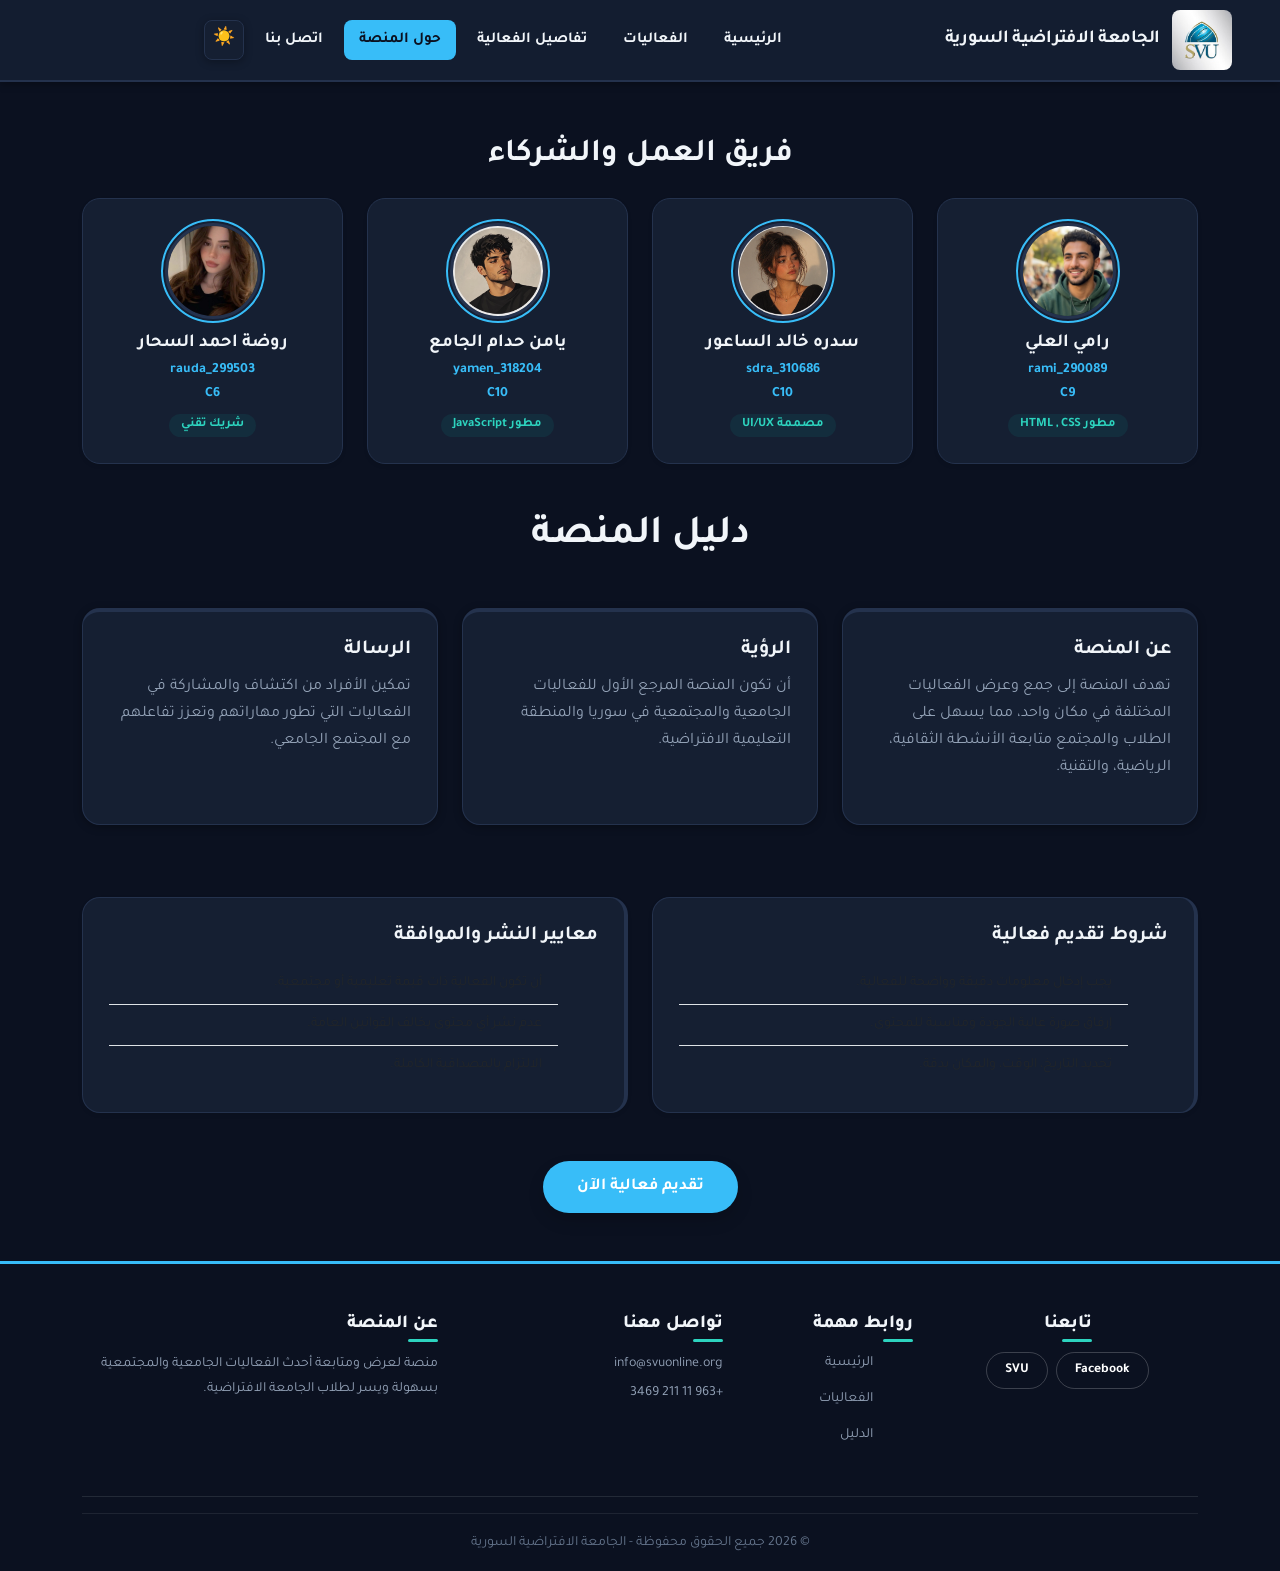
==== about.html @ d2dedbd9 "Add files via upload" ====
<!DOCTYPE html>
<html lang="ar" dir="rtl">

<head>
    <meta charset="UTF-8">
    <meta name="viewport" content="width=device-width, initial-scale=1.0">
    <title>دليل المنصة - الجامعة الافتراضية السورية</title>

    <!-- Bootstrap -->
    <link href="https://cdn.jsdelivr.net/npm/bootstrap@5.3.3/dist/css/bootstrap.min.css" rel="stylesheet">

    <!-- CSS -->
    <link rel="stylesheet" href="assets/css/style.css">
</head>
<body class="bg-light">


        <header>
<nav class="navbar navbar-expand-lg">
            <div class="container-fluid px-4">
                <div class="logo d-flex align-items-center">
                    <img src="assets/img/syrianvirtualuniversity_logo.jfif" alt="شعار الجامعة" style="height: 60px;"
                        class="SVU">
                    <span class="ms-2 fw-bold text-white">الجامعة الافتراضية السورية</span>
                </div>

                <!-- زر القائمة للجوال (Bootstrap collapse) -->
                <button class="navbar-toggler" type="button" data-bs-toggle="collapse" data-bs-target="#navMenu" aria-controls="navMenu" aria-expanded="false" aria-label="تبديل القائمة">
                    <span class="navbar-toggler-icon"></span>
                </button>
                <div class="collapse navbar-collapse" id="navMenu">
                <div class="nav-links d-flex align-items-center">
                    <a href="index.html" class="nav-link text-white px-3">الرئيسية</a>
                    <a href="events.html" class="nav-link text-white px-3">الفعاليات</a>
                    <a href="event.html" class="nav-link text-white px-3">تفاصيل الفعالية</a>
                    <a href="about.html" class="nav-link text-white px-3 active">حول المنصة</a>
                    <a href="contact.html" class="nav-link text-white px-3">اتصل بنا</a>
                    <div class="theme-switch-wrapper ms-3">
                        <button id="darkModeToggle" class="theme-btn" title="تبديل الإضاءة">
                            <span id="theme-icon">🌙</span>
                        </button>
                    </div>
                </div>
            </div>
            </div>
        </nav>
</header>
<main>
    <section>
        <div class="guide-page-section mb-5 mt-5">
            <div class="container">
                <h2 class="text-center fw-bold mb-4">فريق العمل والشركاء</h2>
                <div class="row g-4 text-center justify-content-center">
                    <div class="col-md-3 col-sm-6">
                        <div class="guide-page-member shadow-sm">
                            <img src="assets/img/شريك 3.png" alt="رامي العلي "
                                onerror="this.onerror=null;this.src='data:image/svg+xml,%3Csvg xmlns=%27http://www.w3.org/2000/svg%27 width=%27150%27 height=%27150%27%3E%3Crect width=%27100%25%27 height=%27100%25%27 fill=%27%23cbd5e1%27/%3E%3C/svg%3E'">
                            <h5 class="fw-bold"> رامي العلي</h5>
                            <p class="small text-primary mb-1">rami_290089<br>C9</p>
                            <span class="badge bg-secondary">مطور HTML , CSS</span>
                        </div>
                    </div>

                    <div class="col-md-3 col-sm-6">
                        <div class="guide-page-member shadow-sm">
                            <img src="assets/img/شريك 2.png" alt="سدره خالد الساعور "
                                onerror="this.onerror=null;this.src='data:image/svg+xml,%3Csvg xmlns=%27http://www.w3.org/2000/svg%27 width=%27150%27 height=%27150%27%3E%3Crect width=%27100%25%27 height=%27100%25%27 fill=%27%23cbd5e1%27/%3E%3C/svg%3E'">
                            <h5 class="fw-bold">سدره خالد الساعور</h5>
                            <p class="small text-primary mb-1">sdra_310686<br>C10</p>
                            <span class="badge bg-secondary">مصممة UI/UX</span>
                        </div>
                    </div>

                    <div class="col-md-3 col-sm-6">
                        <div class="guide-page-member shadow-sm">
                            <img src="assets/img/شريك 1.png" alt="يامن الجامع"
                                onerror="this.onerror=null;this.src='data:image/svg+xml,%3Csvg xmlns=%27http://www.w3.org/2000/svg%27 width=%27150%27 height=%27150%27%3E%3Crect width=%27100%25%27 height=%27100%25%27 fill=%27%23cbd5e1%27/%3E%3C/svg%3E'">
                            <h5 class="fw-bold">يامن حدام الجامع </h5>
                            <p class="small text-primary mb-1">yamen_318204<br>C10</p>
                            <span class="badge bg-secondary">مطور JavaScript</span>
                        </div>
                    </div>

                    <div class="col-md-3 col-sm-6">
                        <div class="guide-page-member shadow-sm">
                            <img src="assets/img/شريك 4.jpeg" alt="روضة السحار"
                                onerror="this.onerror=null;this.src='data:image/svg+xml,%3Csvg xmlns=%27http://www.w3.org/2000/svg%27 width=%27150%27 height=%27150%27%3E%3Crect width=%27100%25%27 height=%27100%25%27 fill=%27%23cbd5e1%27/%3E%3C/svg%3E'">
                            <h5 class="fw-bold"> روضة احمد السحار</h5>
                            <p class="small text-primary mb-1">rauda_299503<br>C6</p>

                            <span class="badge bg-secondary">شريك تقني</span>
                        </div>
                    </div>
                </div>
            </div>
        </div>
    </section>

    <div class="container my-5">
        <h1 class="text-center fw-bold mb-5 text-primary">دليل المنصة</h1>

        <div class="row g-4 mb-5">
            <div class="col-md-4">
                <div class="info-box border-top border-primary border-4">
                    <h2 class="h4 text-primary fw-bold">عن المنصة</h2>
                    <p class="text-muted">تهدف المنصة إلى جمع وعرض الفعاليات المختلفة في مكان واحد، مما يسهل على الطلاب
                        والمجتمع متابعة الأنشطة الثقافية، الرياضية، والتقنية.</p>
                </div>
            </div>
            <div class="col-md-4">
                <div class="info-box border-top border-primary border-4">
                    <h2 class="h4 text-primary fw-bold">الرؤية</h2>
                    <p class="text-muted">أن تكون المنصة المرجع الأول للفعاليات الجامعية والمجتمعية في سوريا والمنطقة
                        التعليمية الافتراضية.</p>
                </div>
            </div>
            <div class="col-md-4">
                <div class="info-box border-top border-primary border-4">
                    <h2 class="h4 text-primary fw-bold">الرسالة</h2>
                    <p class="text-muted">تمكين الأفراد من اكتشاف والمشاركة في الفعاليات التي تطور مهاراتهم وتعزز
                        تفاعلهم مع
                        المجتمع الجامعي.</p>
                </div>
            </div>
        </div>



        <div class="row g-4 mt-5">
            <div class="col-md-6">
                <div class="policy-box border-start border-primary border-4 shadow-sm">
                    <h2 class="h4 fw-bold mb-3 text-dark">شروط تقديم فعالية</h2>
                    <ul class="list-group list-group-flush small">
                        <li class="list-group-item bg-transparent"> يجب إدخال معلومات دقيقة وواضحة للفعالية.</li>
                        <li class="list-group-item bg-transparent"> إرفاق صورة عالية الجودة ومناسبة للمحتوى.</li>
                        <li class="list-group-item bg-transparent"> تحديد التاريخ، الوقت، والمكان بدقة.</li>
                    </ul>
                </div>
            </div>

            <div class="col-md-6">
                <div class="policy-box border-start border-primary border-4 shadow-sm">
                    <h2 class="h4 fw-bold mb-3 text-dark">معايير النشر والموافقة</h2>
                    <ul class="list-group list-group-flush small">
                        <li class="list-group-item bg-transparent"> أن تكون الفعالية ذات قيمة تعليمية أو مجتمعية.</li>
                        <li class="list-group-item bg-transparent"> عدم نشر أي محتوى يخالف القوانين العامة.</li>
                        <li class="list-group-item bg-transparent"> الالتزام بالمصداقية الكاملة.</li>
                    </ul>
                </div>
            </div>
        </div>

        <div class="text-center mt-5">
            <a href="contact.html" class="guide-page-btn shadow">تقديم فعالية الآن</a>
        </div>
    </div>
</main>


<footer class="site-footer bg-dark text-white pt-5 pb-3">
    <div class="container text-end">
        <div class="row g-4 flex-row-reverse">

            <div class="col-md-4">
                <h5 class="footer-heading mb-3">عن المنصة</h5>
                <p class="footer-text small">منصة لعرض ومتابعة أحدث الفعاليات الجامعية والمجتمعية بسهولة ويسر لطلاب
                    الجامعة الافتراضية.</p>
            </div>

            <div class="col-md-3">
                <h5 class="footer-heading mb-3">تواصل معنا</h5>
                <p class="footer-text small mb-1">info@svuonline.org </p>
                <p class="footer-text small">+963 11 211 3469 </p>
            </div>

            <div class="col-md-2">
                <h5 class="footer-heading mb-3">روابط مهمة</h5>
                <ul class="list-unstyled small">
                    <li class="mb-1"><a href="index.html" class="footer-link">الرئيسية</a></li>
                    <li class="mb-1"><a href="events.html" class="footer-link">الفعاليات</a></li>
                    <li class="mb-1"><a href="about.html" class="footer-link">الدليل</a></li>
                </ul>
            </div>

            <div class="col-md-3 text-center">
                <h5 class="footer-heading mb-3">تابعنا</h5>
                <div class="d-flex justify-content-center gap-2">
                    <a href="https://www.facebook.com/share/1CD3yiC2pG/" target="_blank"
                        class="footer-social-btn">Facebook</a>
                    <a href="https://svuis.svuonline.org/SVUIS/index.php" target="_blank"
                        class="footer-social-btn">SVU</a>
                </div>
            </div>
        </div>

        <hr class="mt-4 border-secondary opacity-25">
        <div class="text-center small footer-copyright">
            © 2026 جميع الحقوق محفوظة - الجامعة الافتراضية السورية
        </div>
    </div>
</footer>

<button id="backToTop" class="btn btn-primary rounded-circle position-fixed bottom-0 start-0 m-4"
    onclick="scrollToTop()" style="display:none; z-index: 1000;">↑</button>

<!-- JS Scripts -->
<script src="https://cdn.jsdelivr.net/npm/bootstrap@5.3.0/dist/js/bootstrap.bundle.min.js"></script>
<script src="assets/js/main.js"></script>
</body>

</html>
---- assets/css/style.css ----
@import url('https://fonts.googleapis.com/css2?family=Tajawal:wght@400;500;700;800;900&display=swap');
@import url('https://cdn.jsdelivr.net/npm/bootstrap-icons@1.11.3/font/bootstrap-icons.min.css');

/* ===== 1. Base Styles & Variables ===== */
:root {
    --primary: #1e40af;
    --primary-hover: #1e3a8a;
    --secondary: #0d9488;
    --secondary-hover: #0f766e;
    --accent: #f59e0b;
    --gradient-main: linear-gradient(135deg, #1e40af 0%, #0d9488 100%);
    --gradient-card: linear-gradient(180deg, rgba(30, 64, 175, 0.04) 0%, rgba(255, 255, 255, 0) 100%);
    --bg-body: #f4f7fb;
    --bg-surface: #ffffff;
    --bg-glass: rgba(255, 255, 255, 0.95);
    --text-main: #0f172a;
    --text-muted: #64748b;
    --border-color: #e2e8f0;
    --shadow-sm: 0 2px 8px rgba(15, 23, 42, 0.05);
    --shadow-md: 0 8px 20px -3px rgba(15, 23, 42, 0.08);
    --shadow-lg: 0 16px 30px -4px rgba(30, 64, 175, 0.14);
    --radius-sm: 8px;
    --radius-md: 14px;
    --radius-lg: 18px;
    --radius-pill: 50px;
    --primary-color: #1e40af;
    --accent-color: #f59e0b;
}

body.dark-mode {
    --bg-body: #0b1120;
    --bg-surface: #151f32;
    --bg-glass: rgba(21, 31, 50, 0.95);
    --text-main: #f1f5f9;
    --text-muted: #94a3b8;
    --border-color: #24324d;
    --shadow-sm: 0 2px 8px rgba(0, 0, 0, 0.3);
    --shadow-md: 0 8px 20px -3px rgba(0, 0, 0, 0.4);
    --shadow-lg: 0 16px 30px -4px rgba(13, 148, 136, 0.2);
    --primary: #38bdf8;
    --primary-hover: #7dd3fc;
    --secondary: #2dd4bf;
    --accent: #fbbf24;
    --gradient-main: linear-gradient(135deg, #0284c7 0%, #0d9488 100%);
    --primary-color: #38bdf8;
    --accent-color: #fbbf24;
}

body {
    padding-top: 88px;
    margin: 0;
    font-family: 'Tajawal', sans-serif;
    direction: rtl;
    background-color: var(--bg-body);
    color: var(--text-main);
    line-height: 1.7;
    transition: background-color 0.3s ease, color 0.3s ease;
    overflow-x: hidden;
}

/* ===== 2. Navbar & Navigation ===== */
.navbar {
    position: fixed;
    top: 0;
    left: 0;
    right: 0;
    width: 100%;
    z-index: 1000;
    display: flex;
    align-items: center;
    justify-content: space-between;
    background: var(--bg-glass) !important;
    backdrop-filter: blur(12px);
    -webkit-backdrop-filter: blur(12px);
    border-bottom: 2px solid var(--border-color);
    box-shadow: var(--shadow-sm);
    padding: 10px 24px;
    transition: all 0.3s ease;
}

.logo {
    display: flex;
    align-items: center;
}

.logo img, .SVU {
    height: 48px;
    margin-left: 12px;
    border-radius: var(--radius-sm);
    object-fit: contain;
}

.logo span {
    font-weight: 800;
    font-size: 1.15rem;
    color: var(--text-main) !important;
    letter-spacing: -0.3px;
}

.navbar .nav-links,
.navbar-nav {
    display: flex;
    align-items: center;
    justify-content: center;
    gap: 6px;
    margin: 0 auto;
    padding: 0;
    list-style: none;
}

.nav-links a,
.nav-link {
    position: relative;
    color: var(--text-main) !important;
    font-weight: 600;
    font-size: 0.95rem;
    text-decoration: none;
    padding: 7px 15px !important;
    border-radius: var(--radius-sm);
    transition: all 0.2s ease;
}

.nav-link:hover,
.nav-links a:hover {
    color: var(--primary) !important;
    background-color: rgba(30, 64, 175, 0.08);
}

.nav-link.active,
.nav-links a.active {
    background-color: var(--primary) !important;
    color: #ffffff !important;
    font-weight: 700;
}

body.dark-mode .nav-link.active,
body.dark-mode .nav-links a.active {
    background-color: var(--primary) !important;
    color: #0b1120 !important;
}

.nav-link::after {
    display: none;
}

/* ===== 3. Theme Toggle Button ===== */
.theme-switch-wrapper {
    display: flex;
    align-items: center;
}

.theme-btn {
    width: 40px;
    height: 40px;
    border-radius: var(--radius-sm);
    border: 1.5px solid var(--border-color);
    background: var(--bg-surface);
    color: var(--text-main);
    cursor: pointer;
    box-shadow: var(--shadow-sm);
    transition: all 0.25s ease;
    display: inline-flex;
    align-items: center;
    justify-content: center;
    font-size: 1.1rem;
    padding: 0;
}

.theme-btn:hover {
    border-color: var(--primary);
    color: var(--primary);
    transform: translateY(-2px);
}

body.dark-mode .theme-btn {
    background: var(--bg-surface);
    border-color: var(--border-color);
    color: #facc15;
}

/* ===== 4. Titles & Headings ===== */
.section-title,
.title {
    font-weight: 800;
    color: var(--text-main);
    text-align: center;
    position: relative;
    margin-bottom: 32px;
}

.section-title::after,
.title::after {
    content: '';
    display: block;
    width: 44px;
    height: 4px;
    background: var(--secondary);
    margin: 10px auto 0;
    border-radius: var(--radius-pill);
}

/* ===== 5. Sliders & Carousels ===== */
.carousel-container {
    max-width: 960px;
    margin: 0 auto;
}

#mainEventsCarousel {
    border-radius: var(--radius-lg);
    overflow: hidden;
    box-shadow: var(--shadow-md);
    border: 1px solid var(--border-color);
}

.carousel-item {
    height: 420px;
    position: relative;
    background: #0f172a;
}

.carousel-item img {
    height: 100%;
    width: 100%;
    object-fit: cover;
    filter: brightness(0.78);
    transition: transform 0.5s ease;
}

.carousel-item:hover img {
    transform: scale(1.02);
}

.carousel-caption {
    position: absolute;
    inset: auto 24px 24px auto;
    max-width: 650px;
    background: rgba(15, 23, 42, 0.85);
    backdrop-filter: blur(10px);
    -webkit-backdrop-filter: blur(10px);
    border: 1px solid rgba(255, 255, 255, 0.15);
    padding: 22px 28px;
    text-align: right;
    border-radius: var(--radius-md);
    box-shadow: var(--shadow-md);
}

.carousel-caption h3 {
    font-size: 1.6rem;
    font-weight: 800;
    color: #ffffff;
    margin-bottom: 6px;
}

.carousel-caption p {
    color: #cbd5e1;
    font-size: 0.95rem;
    margin-bottom: 12px;
}

.carousel-caption .badge {
    background: var(--secondary) !important;
    color: #ffffff !important;
    padding: 6px 16px;
    border-radius: var(--radius-pill);
    font-weight: 700;
    font-size: 0.85rem;
}

.carousel-indicators [data-bs-target] {
    width: 20px;
    height: 5px;
    border-radius: var(--radius-pill);
    background-color: rgba(255, 255, 255, 0.5);
    border: none;
    transition: all 0.25s ease;
}

.carousel-indicators .active {
    width: 32px;
    background-color: var(--secondary);
}

#sliderImages {
    position: relative;
    width: 100%;
    height: 420px;
    overflow: hidden;
    background-color: #0b1120;
    border-radius: var(--radius-lg);
    border: 1px solid var(--border-color);
}

#sliderImages img.slider-img {
    width: 100%;
    height: 420px;
    object-fit: cover;
    display: none;
    opacity: 0;
    transition: opacity 0.35s ease-in-out;
}

#sliderImages img.slider-img.active {
    display: block;
    opacity: 1;
}

/* ===== 6. Filter Controls & Badges ===== */
.filter-item {
    transition: all 0.3s ease;
    display: block;
}

.categories {
    display: flex;
    justify-content: center;
    gap: 10px;
    margin: 20px 0 32px;
    flex-wrap: wrap;
}

.custom-badge,
.filter-btn {
    padding: 9px 20px;
    border-radius: var(--radius-pill);
    font-weight: 700;
    font-size: 0.95rem;
    background-color: var(--bg-surface);
    color: var(--text-main);
    border: 1.5px solid var(--border-color);
    box-shadow: var(--shadow-sm);
    cursor: pointer;
    transition: all 0.25s ease;
    text-decoration: none;
}

.custom-badge:hover,
.filter-btn:hover {
    border-color: var(--primary);
    color: var(--primary);
    transform: translateY(-2px);
}

.custom-badge.active,
.filter-btn.active {
    background-color: var(--primary) !important;
    border-color: var(--primary) !important;
    color: #ffffff !important;
    transform: translateY(-2px);
    box-shadow: var(--shadow-md);
}

body.dark-mode .custom-badge.active,
body.dark-mode .filter-btn.active {
    background-color: var(--primary) !important;
    color: #0b1120 !important;
}

/* ===== 7. Cards & Grid Layouts ===== */
.crd,
.filter-item .card,
.guide-page-member,
.info-box,
.policy-box,
.contact-page-box {
    background-color: var(--bg-surface);
    border: 1px solid var(--border-color) !important;
    border-radius: var(--radius-lg);
    box-shadow: var(--shadow-sm);
    transition: all 0.3s ease;
    overflow: hidden;
}

.crd:hover,
.filter-item .card:hover,
.guide-page-member:hover {
    transform: translateY(-6px);
    box-shadow: var(--shadow-md);
    border-color: rgba(30, 64, 175, 0.3) !important;
}

.crd {
    position: relative;
    cursor: pointer;
    background: var(--bg-surface);
    height: 100%;
}

.crd img,
.card-img-top {
    width: 100%;
    height: 210px;
    object-fit: cover;
    transition: transform 0.4s ease;
}

.crd:hover img,
.filter-item .card:hover .card-img-top {
    transform: scale(1.05);
}

.overlay {
    position: absolute;
    bottom: 0;
    left: 0;
    right: 0;
    background: linear-gradient(0deg, rgba(15, 23, 42, 0.95) 0%, rgba(15, 23, 42, 0.4) 65%, transparent 100%);
    color: #ffffff;
    padding: 24px 16px 14px;
    text-align: center;
}

.overlay h3 {
    font-size: 1.15rem;
    font-weight: 700;
    color: #ffffff;
    margin: 0;
}

.filter-item .card .card-body {
    padding: 20px;
    display: flex;
    flex-direction: column;
}

.filter-item .card .card-title {
    font-weight: 800;
    font-size: 1.15rem;
    color: var(--text-main);
    margin-bottom: 8px;
}

.filter-item .card .card-text {
    color: var(--text-muted);
    font-size: 0.9rem;
    line-height: 1.6;
    margin-bottom: 12px;
}

.filter-item .card .details {
    color: var(--text-muted);
    font-size: 0.85rem;
    font-weight: 600;
    margin-bottom: 16px;
}

.filter-item .card .btn-outline-primary {
    background-color: transparent;
    border: 1.5px solid var(--primary);
    color: var(--primary) !important;
    border-radius: var(--radius-sm);
    padding: 9px 18px;
    font-weight: 700;
    transition: all 0.25s ease;
    text-align: center;
}

.filter-item .card .btn-outline-primary:hover {
    background-color: var(--primary);
    color: #ffffff !important;
    transform: translateY(-2px);
    box-shadow: var(--shadow-sm);
}

body.dark-mode .filter-item .card .btn-outline-primary:hover {
    color: #0b1120 !important;
}

.badge {
    border-radius: var(--radius-pill);
    padding: 5px 14px;
    font-weight: 700;
    font-size: 0.8rem;
}

/* ===== 8. Toolbar & Search Controls ===== */
.toolbar {
    background: var(--bg-surface);
    padding: 20px 24px;
    border-radius: var(--radius-lg);
    margin: 20px auto 36px;
    max-width: 95%;
    display: flex;
    gap: 14px;
    flex-wrap: wrap;
    box-shadow: var(--shadow-sm);
    border: 1px solid var(--border-color);
}

.toolbar input,
.toolbar select,
.form-control,
.form-select {
    flex: 1;
    min-width: 200px;
    background-color: var(--bg-body);
    border: 1.5px solid var(--border-color);
    color: var(--text-main);
    border-radius: var(--radius-sm);
    padding: 10px 15px;
    font-family: 'Tajawal', sans-serif;
    font-size: 0.95rem;
}

.toolbar input:focus,
.toolbar select:focus,
.form-control:focus,
.form-select:focus {
    background-color: var(--bg-surface);
    border-color: var(--primary);
    box-shadow: 0 0 0 3px rgba(30, 64, 175, 0.15);
    color: var(--text-main);
    outline: none;
}

/* ===== 9. Guide Page Styles ===== */
.guide-page-member {
    background: var(--bg-surface);
    padding: 24px 18px;
    border-radius: var(--radius-lg);
    text-align: center;
    border: 1px solid var(--border-color);
    box-shadow: var(--shadow-sm);
    transition: all 0.3s ease;
    height: 100%;
}

.guide-page-member img {
    width: 96px;
    height: 96px;
    object-fit: cover;
    border-radius: 50%;
    margin-bottom: 14px;
    border: 3px solid var(--border-color);
    outline: 2px solid var(--primary);
    outline-offset: 2px;
}

.guide-page-member h5 {
    font-weight: 800;
    font-size: 1.15rem;
    color: var(--text-main);
    margin-bottom: 4px;
}

.guide-page-member p {
    color: var(--primary) !important;
    font-weight: 700;
    font-size: 0.88rem;
    margin-bottom: 8px;
}

.guide-page-member .badge {
    background-color: rgba(13, 148, 136, 0.12) !important;
    color: var(--secondary) !important;
    border-radius: var(--radius-pill);
    font-weight: 700;
    padding: 5px 12px;
}

.info-box,
.policy-box {
    background: var(--bg-surface);
    border-radius: var(--radius-lg);
    padding: 26px;
    border: 1px solid var(--border-color) !important;
    box-shadow: var(--shadow-sm);
    height: 100%;
    position: relative;
}

.info-box {
    border-top: 4px solid var(--primary) !important;
}

.policy-box {
    border-right: 4px solid var(--secondary) !important;
}

.info-box h2,
.policy-box h2 {
    font-weight: 800;
    color: var(--text-main) !important;
    font-size: 1.25rem;
    margin-bottom: 12px;
}

.guide-page-btn {
    display: inline-block;
    padding: 12px 34px;
    background-color: var(--primary);
    color: #ffffff !important;
    text-decoration: none;
    border-radius: var(--radius-pill);
    font-weight: 700;
    font-size: 1.05rem;
    box-shadow: var(--shadow-sm);
    transition: all 0.25s ease;
    border: none;
}

.guide-page-btn:hover {
    background-color: var(--primary-hover);
    transform: translateY(-2px);
    box-shadow: var(--shadow-md);
}

/* ===== 10. Contact Page Styles ===== */
.contact-page-box {
    background: var(--bg-surface);
    padding: 32px;
    border-radius: var(--radius-lg);
    border: 1px solid var(--border-color);
    box-shadow: var(--shadow-sm);
    height: 100%;
}

.contact-page-info {
    background: linear-gradient(145deg, #1e3a8a 0%, #0f172a 100%) !important;
    color: #ffffff !important;
    border-radius: var(--radius-lg);
    padding: 32px;
    box-shadow: var(--shadow-md);
    border: none !important;
}

.contact-page-info h3,
.contact-page-info h4,
.contact-page-info h5,
.contact-page-info strong,
.contact-page-info p {
    color: #ffffff !important;
}

.contact-page-info .info-item {
    background: rgba(255, 255, 255, 0.08);
    border-radius: var(--radius-sm);
    padding: 12px 16px;
    margin-bottom: 12px;
    transition: all 0.2s ease;
    border: 1px solid rgba(255, 255, 255, 0.15);
}

.contact-page-info .info-item:hover {
    background: rgba(255, 255, 255, 0.16);
    transform: translateX(-4px);
}

.contact-page-error {
    color: #ef4444;
    font-size: 0.85rem;
    font-weight: 600;
    margin-top: 4px;
    min-height: 20px;
}

.map-container {
    border-radius: var(--radius-lg);
    overflow: hidden;
    box-shadow: var(--shadow-md);
    border: 1px solid var(--border-color);
}

.contact-page-btn {
    background-color: var(--primary);
    border: none;
    color: #ffffff;
    border-radius: var(--radius-sm);
    padding: 11px 24px;
    font-weight: 700;
    font-size: 1rem;
    width: 100%;
    transition: all 0.25s ease;
}

.contact-page-btn:hover {
    background-color: var(--primary-hover);
    transform: translateY(-2px);
    box-shadow: var(--shadow-sm);
}

/* ===== 11. Alerts & Actions ===== */
#alert-container {
    position: fixed;
    top: 20px;
    left: 50%;
    transform: translateX(-50%);
    z-index: 10000;
    min-width: 320px;
    max-width: 90%;
}

.btn-primary {
    background-color: var(--primary);
    border: none;
    border-radius: var(--radius-sm);
    padding: 10px 22px;
    font-weight: 700;
    transition: all 0.25s ease;
}

.btn-primary:hover {
    background-color: var(--primary-hover);
    transform: translateY(-2px);
    box-shadow: var(--shadow-sm);
}

.btn-outline-secondary {
    border: 1.5px solid var(--border-color);
    border-radius: var(--radius-sm);
    padding: 10px 22px;
    font-weight: 700;
    color: var(--text-main);
    background: var(--bg-surface);
    transition: all 0.25s ease;
}

.btn-outline-secondary:hover {
    background: var(--bg-body);
    border-color: var(--border-color);
    color: var(--text-main);
    transform: translateY(-2px);
}

/* ===== 12. Footer ===== */
.site-footer {
    background: #0b1120 !important;
    color: #94a3b8 !important;
    border-top: 3px solid var(--primary);
    padding-top: 48px;
    padding-bottom: 24px;
    font-family: 'Tajawal', sans-serif;
}

.footer-heading {
    font-size: 1.15rem;
    font-weight: 800;
    color: #ffffff;
    margin-bottom: 18px;
    position: relative;
    display: inline-block;
}

.footer-heading::after {
    content: "";
    position: absolute;
    bottom: -6px;
    right: 0;
    width: 30px;
    height: 3px;
    background: var(--secondary);
    border-radius: var(--radius-pill);
}

.footer-text {
    color: #94a3b8;
    line-height: 1.8;
}

.footer-link {
    color: #94a3b8;
    text-decoration: none;
    transition: all 0.2s ease;
    display: inline-block;
    margin-bottom: 8px;
}

.footer-link:hover {
    color: var(--secondary);
    transform: translateX(-4px);
}

.footer-social-btn {
    display: inline-block;
    padding: 6px 18px;
    border: 1px solid rgba(255, 255, 255, 0.2);
    border-radius: var(--radius-pill);
    color: #ffffff;
    text-decoration: none;
    font-size: 0.85rem;
    font-weight: 600;
    transition: all 0.2s ease;
}

.footer-social-btn:hover {
    background-color: var(--secondary);
    border-color: var(--secondary);
    color: #ffffff;
}

.footer-copyright {
    color: #64748b;
    border-top: 1px solid rgba(255, 255, 255, 0.08);
    padding-top: 18px;
}

/* ===== 13. Back to Top Button ===== */
#backToTop,
.site-footer-top-btn {
    display: none;
    position: fixed;
    bottom: 24px;
    left: 24px;
    background-color: var(--primary) !important;
    border: none !important;
    width: 44px;
    height: 44px;
    border-radius: var(--radius-sm);
    z-index: 1000;
    cursor: pointer;
    box-shadow: var(--shadow-md);
    color: #ffffff !important;
    align-items: center;
    justify-content: center;
    font-size: 1.25rem;
    transition: all 0.25s ease;
}

#backToTop:hover {
    transform: translateY(-3px);
    background-color: var(--primary-hover) !important;
}

/* ===== 14. Dark Mode ===== */
body.dark-mode {
    background-color: var(--bg-body) !important;
    color: var(--text-main) !important;
}

body.dark-mode .navbar {
    background: var(--bg-glass) !important;
    border-bottom-color: var(--border-color);
}

body.dark-mode .card,
body.dark-mode .crd,
body.dark-mode .custom-card,
body.dark-mode .info-box,
body.dark-mode .policy-box,
body.dark-mode .contact-page-box,
body.dark-mode .guide-page-member,
body.dark-mode .toolbar,
body.dark-mode .event-info-box,
body.dark-mode .bg-white,
body.dark-mode .bg-light {
    background-color: var(--bg-surface) !important;
    color: var(--text-main) !important;
    border-color: var(--border-color) !important;
}

body.dark-mode h1,
body.dark-mode h2,
body.dark-mode h3,
body.dark-mode h4,
body.dark-mode h5,
body.dark-mode h6,
body.dark-mode .card-title,
body.dark-mode strong {
    color: var(--text-main) !important;
}

body.dark-mode .text-muted,
body.dark-mode .text-secondary {
    color: var(--text-muted) !important;
}

body.dark-mode .custom-badge {
    background-color: var(--bg-surface) !important;
    color: var(--text-main) !important;
    border-color: var(--border-color) !important;
}

body.dark-mode .form-control,
body.dark-mode .form-select,
body.dark-mode textarea {
    background-color: var(--bg-body) !important;
    color: var(--text-main) !important;
    border-color: var(--border-color) !important;
}

/* ===== 15. Responsive Queries ===== */
@media (max-width: 991px) {
    .navbar {
        padding: 10px 16px;
    }
    .navbar .nav-links {
        flex-wrap: wrap;
        gap: 4px;
    }
}

@media (max-width: 768px) {
    body {
        padding-top: 100px;
    }
    .carousel-item {
        height: 330px;
    }
    .carousel-caption {
        inset: auto 12px 12px 12px;
        padding: 16px;
    }
    .carousel-caption h3 {
        font-size: 1.3rem;
    }
    .toolbar {
        flex-direction: column;
    }
    .toolbar input,
    .toolbar select {
        min-width: 100%;
    }
}


/* ===== 16. Navbar toggler (جوال) ===== */
.navbar-toggler { border-color: var(--border-color); }
body.dark-mode .navbar-toggler-icon { filter: invert(1); }
@media (max-width: 991px) {
    .navbar .nav-links {
        flex-direction: column;
        align-items: stretch !important;
        padding: 10px 0;
    }
    .navbar .theme-switch-wrapper { margin: 8px 0 0 !important; }
}
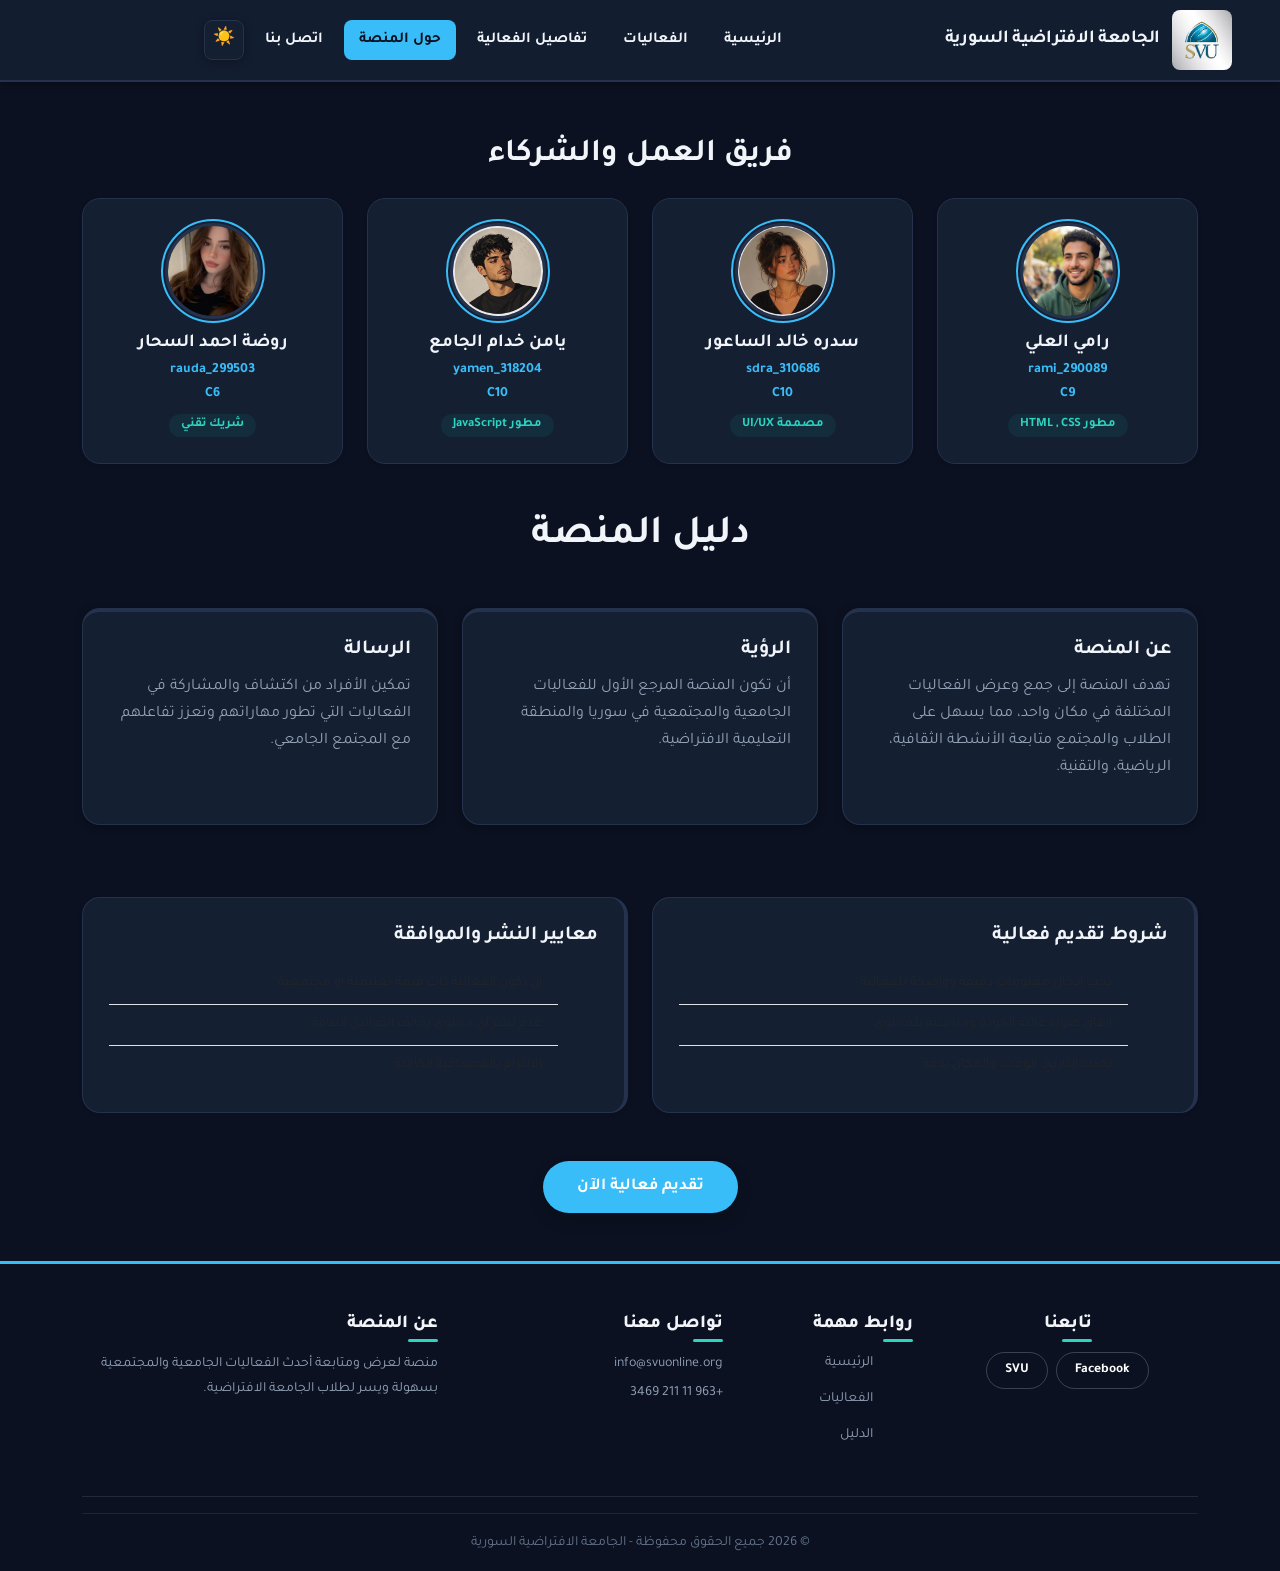
==== commit 021f2a63: "Update team member name in about.html" ====
--- a/about.html
+++ b/about.html
@@ -75,7 +75,7 @@
                         <div class="guide-page-member shadow-sm">
                             <img src="assets/img/شريك 1.png" alt="يامن الجامع"
                                 onerror="this.onerror=null;this.src='data:image/svg+xml,%3Csvg xmlns=%27http://www.w3.org/2000/svg%27 width=%27150%27 height=%27150%27%3E%3Crect width=%27100%25%27 height=%27100%25%27 fill=%27%23cbd5e1%27/%3E%3C/svg%3E'">
-                            <h5 class="fw-bold">يامن حدام الجامع </h5>
+                            <h5 class="fw-bold">يامن خدام الجامع </h5>
                             <p class="small text-primary mb-1">yamen_318204<br>C10</p>
                             <span class="badge bg-secondary">مطور JavaScript</span>
                         </div>
@@ -208,4 +208,4 @@
 <script src="assets/js/main.js"></script>
 </body>
 
-</html>+</html>
